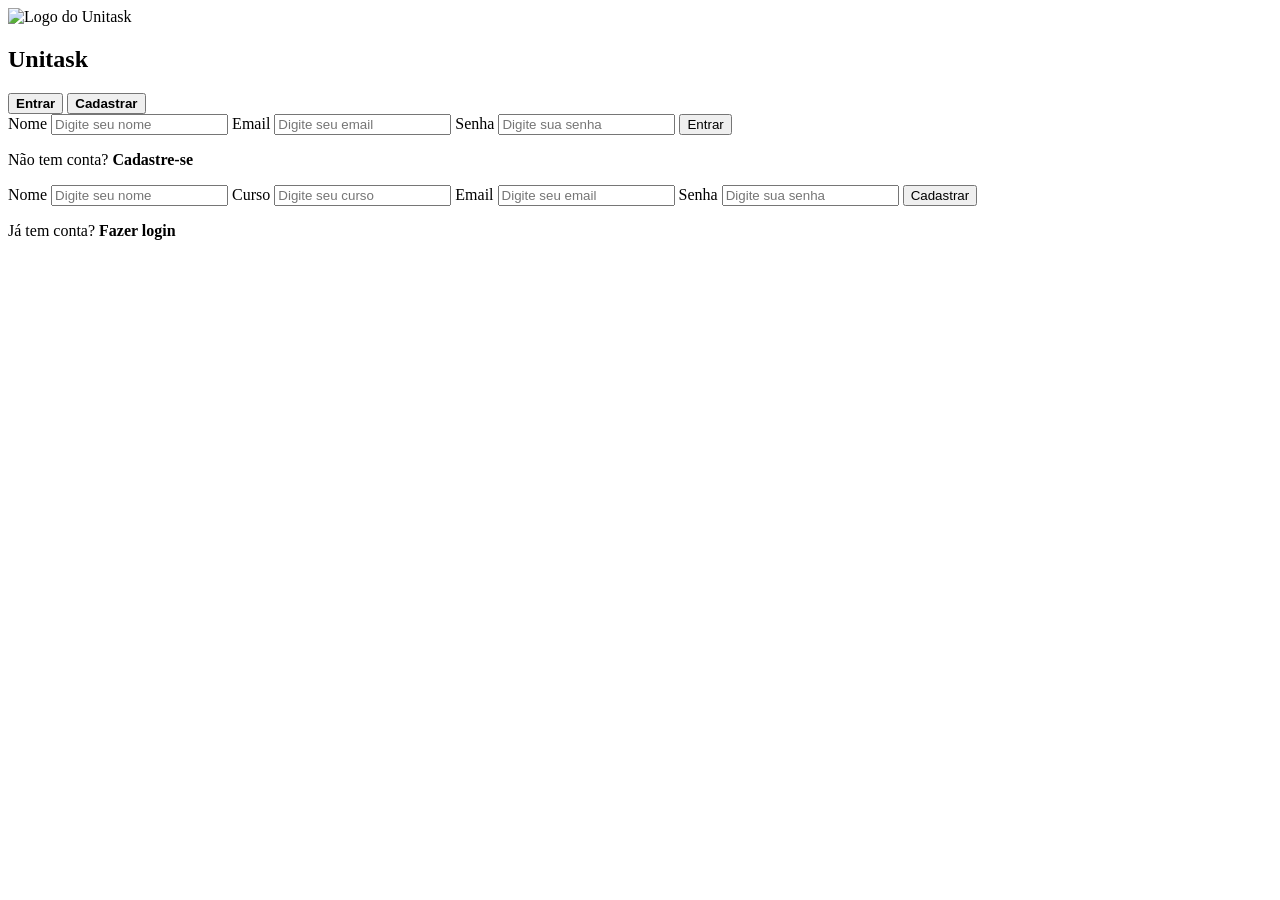
==== view/index.html @ 49d1db55 "feat: pasta view" ====
<!DOCTYPE html>
<html lang="pt-br">
<head>
    <meta charset="UTF-8">
    <meta name="viewport" content="width=device-width, initial-scale=1.0">
    <link rel="preconnect" href="https://fonts.googleapis.com">
    <link rel="preconnect" href="https://fonts.gstatic.com" crossorigin>
    <link href="https://fonts.googleapis.com/css2?family=DM+Sans:ital,opsz,wght@0,9..40,100..1000;1,9..40,100..1000&family=Poppins:ital,wght@0,100;0,200;0,300;0,400;0,500;0,600;0,700;0,800;0,900;1,100;1,200;1,300;1,400;1,500;1,600;1,700;1,800;1,900&display=swap" rel="stylesheet">
    <link rel="icon" type="image/svg+xml" href="assets/icons/logo.svg">
    <title>Unitask</title>
    <link rel="stylesheet" href="css/style.css">
</head>
<body>

    <main class="container">
        <section class="card-login">
            <div class="cabecalho">
                <img src="assets/icons/logo.svg" alt="Logo do Unitask"> 
                <h1>Unitask</h1>
            </div>

            <div class="tabs">
                <button class="tab ativo" onclick="mostrarAba('entrar')"><strong>Entrar</strong></button>
                <button class="tab" onclick="mostrarAba('cadastrar')"><strong>Cadastrar</strong></button>
            </div>

            <form id="form-login" class="form-login">
                <label for="nome">Nome</label>
                <input type="text" id="nome" placeholder="Digite seu nome" required>

                <label for="email">Email</label>
                <input type="email" id="email" placeholder="Digite seu email" required>

                <label for="senha">Senha</label>
                <input type="password" id="senha" placeholder="Digite sua senha" required>

                <button type="submit" id="btnEntrar">Entrar</button>

                <p class="text-cadastro">Não tem conta? <a onclick="mostrarAba('cadastrar')"><strong>Cadastre-se</strong></a></p>
            </form>

            <form id="form-cadastro" class="form-cadastro escondido">
                <label for="novo-nome">Nome</label>
                <input type="text" id="nome-cadastro" placeholder="Digite seu nome" required>

                <label for="curso">Curso</label>
                <input type="text" id="curso-cadastro" placeholder="Digite seu curso" required>

                <label for="novo-email">Email</label>
                <input type="email" id="email-cadastro" placeholder="Digite seu email" required>

                <label for="senha">Senha</label>
                <input type="password" id="senha-cadastro" placeholder="Digite sua senha" required>

                <button type="submit" id="btnEntrar">Cadastrar</button>

                <p class="text-login">Já tem conta? <a onclick="mostrarAba('entrar')"><strong>Fazer login</strong></a></p>
            </form>
            
        </section>
    </main>
    <script src="js/script.js"></script>

</body>
</html>
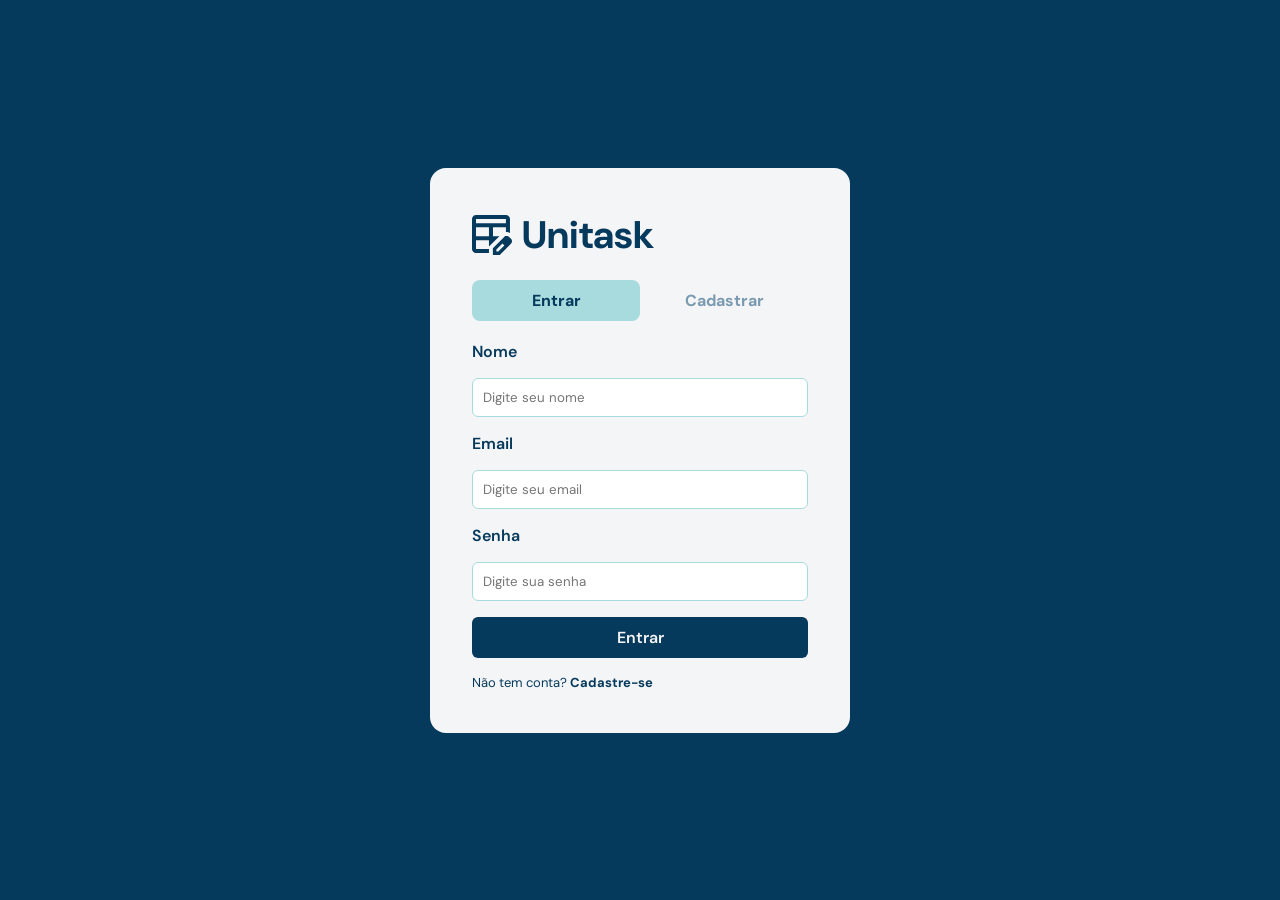
==== commit 3f89eae8: "feat: atualizacao do css" ====
--- a/view/index.html
+++ b/view/index.html
@@ -6,16 +6,16 @@
     <link rel="preconnect" href="https://fonts.googleapis.com">
     <link rel="preconnect" href="https://fonts.gstatic.com" crossorigin>
     <link href="https://fonts.googleapis.com/css2?family=DM+Sans:ital,opsz,wght@0,9..40,100..1000;1,9..40,100..1000&family=Poppins:ital,wght@0,100;0,200;0,300;0,400;0,500;0,600;0,700;0,800;0,900;1,100;1,200;1,300;1,400;1,500;1,600;1,700;1,800;1,900&display=swap" rel="stylesheet">
-    <link rel="icon" type="image/svg+xml" href="assets/icons/logo.svg">
+    <link rel="icon" type="image/svg+xml" href="../assets/icons/logo.svg">
     <title>Unitask</title>
-    <link rel="stylesheet" href="css/style.css">
+    <link rel="stylesheet" href="../css/style.css">
 </head>
 <body>
 
     <main class="container">
         <section class="card-login">
             <div class="cabecalho">
-                <img src="assets/icons/logo.svg" alt="Logo do Unitask"> 
+                <img src="../assets/icons/logo.svg" alt="Logo do Unitask"> 
                 <h1>Unitask</h1>
             </div>
 
@@ -59,7 +59,7 @@
             
         </section>
     </main>
-    <script src="js/script.js"></script>
+    <script src="../js/script.js"></script>
 
 </body>
 </html>
--- a/css/style.css
+++ b/css/style.css
@@ -0,0 +1,169 @@
+* {
+    margin: 0;
+    padding: 0;
+    box-sizing: border-box;
+    font-family: DM Sans, sans-serif;
+}
+
+body {
+  display: flex;
+  align-items: center;
+  justify-content: center;
+  min-height: 100vh;
+  background: #063A5D;
+}
+
+main {
+  display: flex;
+  align-items: center;
+  justify-content: center;
+  min-height: 100vh;
+}
+
+.card-login {
+  background: #F4F5F7;
+  border-radius: 16px;
+  padding: 42px;
+  width: 420px;
+  display: flex;
+  flex-direction: column;
+  gap: 20px;
+}
+
+.cabecalho {
+  display: flex;
+  align-items: center;
+  gap: 10px;
+  h1 {
+    font-size: 2.4rem;
+    color: #063A5D;
+  }
+}
+
+.cabecalho img {
+  width: 40px;
+}
+
+.tabs {
+    display: flex;
+}
+
+.tab {
+  flex: 1;
+  padding: 10px;
+  border: none;
+  border-radius: 8px;
+  cursor: pointer;
+  background: transparent;
+  color: #7a9ab0;
+  font-size: medium;
+  transition: 0.2s;
+}
+
+.tab.ativo {
+  background: #A8DBDE;
+  color: #063A5D;
+  font-weight: 700;
+}
+
+.form-login {
+    display: flex;
+    flex-direction: column;
+    gap: 1rem;
+}
+
+.form-login label {
+    font-size: medium;
+    color: #063A5D;
+    font-weight: 600;
+}
+
+.form-login input {
+    padding: 10px;
+    border: 1px solid #A8DBDE;
+    border-radius: 6px;
+    outline: none;
+    transition: 0.2s;
+}
+
+.form-login input:focus {
+    border-color: #063A5D;
+}
+
+.form-login p {
+    font-size: small;
+    color: #063A5D;
+    cursor: pointer;
+}
+
+.form-login button {
+    padding: 10px;
+    border: none;
+    border-radius: 6px;
+    background: #063A5D;
+    color: #F4F5F7;
+    cursor: pointer;
+    font-size: medium;
+    font-weight: 600;
+    transition: 0.2s;
+}
+
+.form-login button:hover {
+    background: #0a5080;
+}
+
+.form-login button a, .form-cadastro button a {
+    color: #F4F5F7;
+    text-decoration: none;
+}
+
+#form-cadastro {
+    display: flex;
+    flex-direction: column;
+    gap: 1rem;
+}
+
+#form-cadastro label {
+    font-size: medium;
+    color: #063A5D;
+    font-weight: 600;
+}
+
+#form-cadastro input {
+    padding: 10px;
+    border: 1px solid #A8DBDE;
+    border-radius: 6px;
+    outline: none;
+    transition: 0.2s;
+}
+
+#form-cadastro input:focus {
+    border-color: #063A5D;
+}
+
+#form-cadastro p {
+    font-size: small;
+    color: #063A5D;
+    cursor: pointer;
+}
+
+#form-cadastro button {
+    padding: 10px;
+    border: none;
+    border-radius: 6px;
+    background: #063A5D;
+    color: #F4F5F7;
+    cursor: pointer;
+    font-size: medium;
+    font-weight: 600;
+    text-decoration: none;
+    transition: 0.2s;
+}
+
+#form-cadastro button:hover {
+    background: #0a5080;
+}
+
+.escondido {
+  display: none !important;
+}
